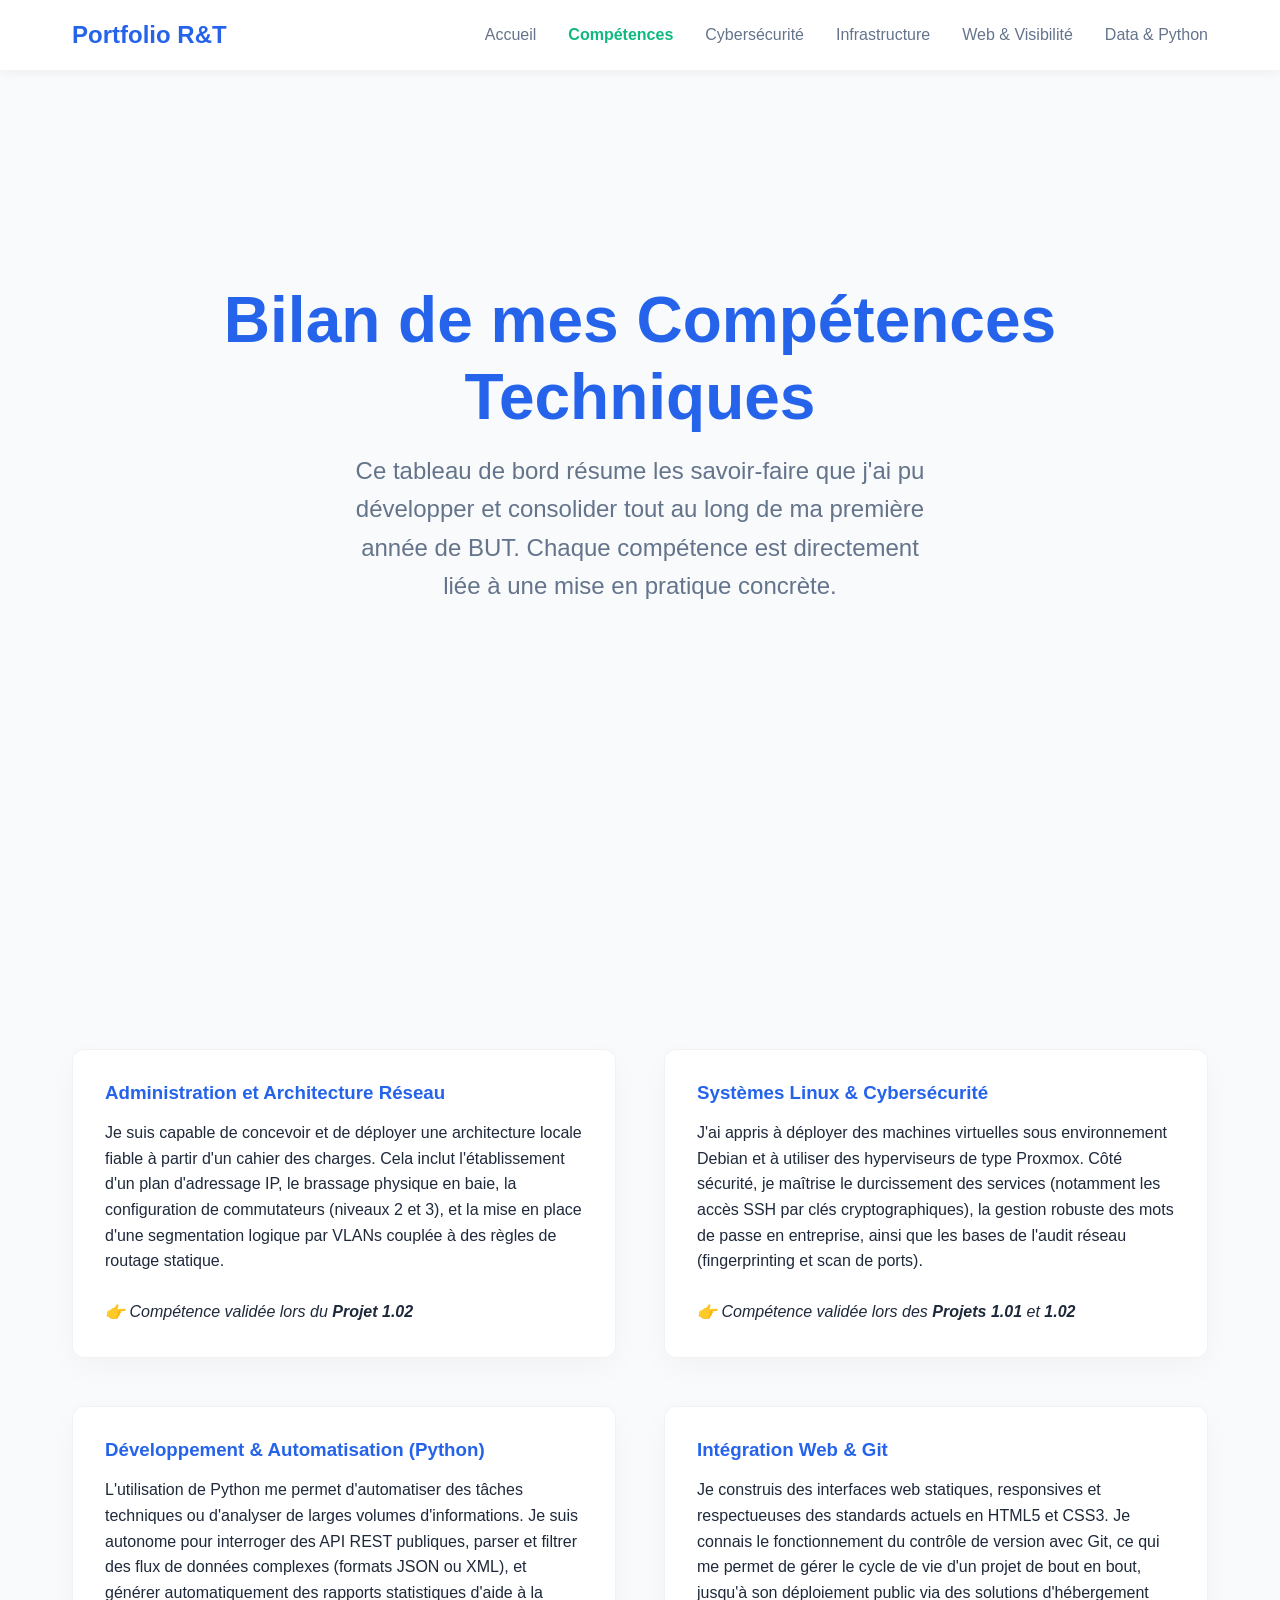
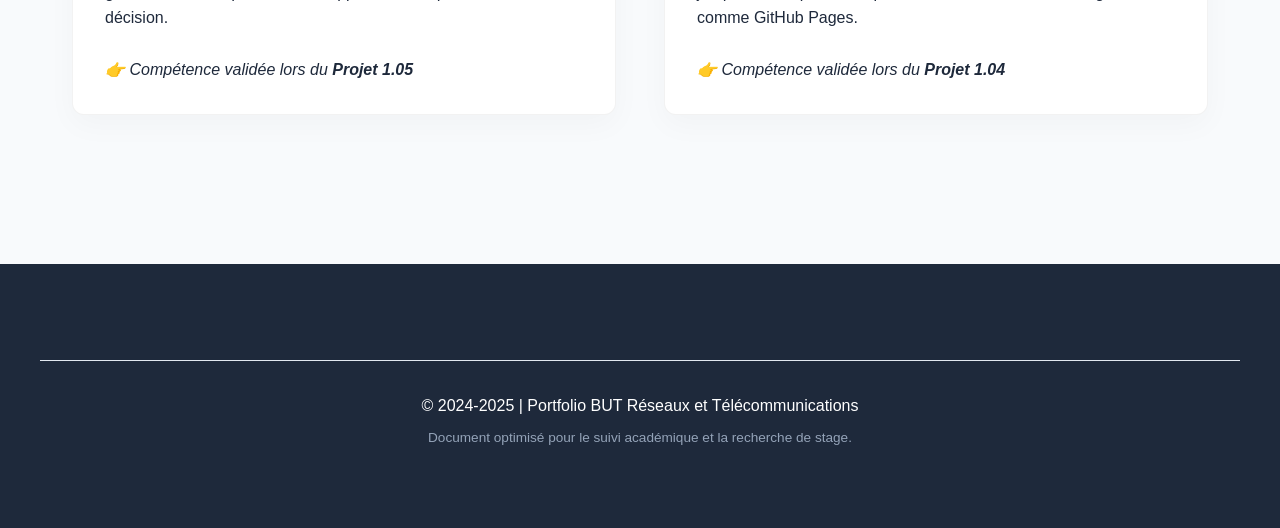
==== competences.html @ f947aa3c "." ====
<!DOCTYPE html>
<html lang="fr">
<head>
    <meta charset="UTF-8">
    <meta name="viewport" content="width=device-width, initial-scale=1.0">
    <title>Mes Compétences | Portfolio BUT R&T</title>
    <link rel="stylesheet" href="style.css">
</head>
<body>

    <nav>
        <div class="nav-container">
            <div class="logo">Portfolio R&T</div>
            <ul class="nav-links">
                <li><a href="portfolio.html#accueil">Accueil</a></li>
                <li><a href="competences.html" style="font-weight: bold; color: var(--accent-color);">Compétences</a></li>
                <li><a href="portfolio.html#projet-101">Cybersécurité</a></li>
                <li><a href="portfolio.html#projet-102">Infrastructure</a></li>
                <li><a href="portfolio.html#projet-104">Web & Visibilité</a></li>
                <li><a href="portfolio.html#projet-105">Data & Python</a></li>
            </ul>
        </div>
    </nav>

    <section id="header-competences" style="padding-top: 100px;">
        <div class="container">
            <div class="hero-content" style="text-align: center; margin-bottom: 3rem;">
                <h1>Bilan de mes Compétences Techniques</h1>
                <p>Ce tableau de bord résume les savoir-faire que j'ai pu développer et consolider tout au long de ma première année de BUT. Chaque compétence est directement liée à une mise en pratique concrète.</p>
            </div>
        </div>
    </section>

    <section id="liste-competences">
        <div class="container">
            <div class="grid-2">
                
                <div class="card">
                    <h3>Administration et Architecture Réseau</h3>
                    <p>Je suis capable de concevoir et de déployer une architecture locale fiable à partir d'un cahier des charges. Cela inclut l'établissement d'un plan d'adressage IP, le brassage physique en baie, la configuration de commutateurs (niveaux 2 et 3), et la mise en place d'une segmentation logique par VLANs couplée à des règles de routage statique.</p>
                    <br>
                    <p><em>👉 Compétence validée lors du <a href="portfolio.html#projet-102"><strong>Projet 1.02</strong></a></em></p>
                </div>

                <div class="card">
                    <h3>Systèmes Linux & Cybersécurité</h3>
                    <p>J'ai appris à déployer des machines virtuelles sous environnement Debian et à utiliser des hyperviseurs de type Proxmox. Côté sécurité, je maîtrise le durcissement des services (notamment les accès SSH par clés cryptographiques), la gestion robuste des mots de passe en entreprise, ainsi que les bases de l'audit réseau (fingerprinting et scan de ports).</p>
                    <br>
                    <p><em>👉 Compétence validée lors des <a href="portfolio.html#projet-101"><strong>Projets 1.01</strong></a> et <a href="portfolio.html#projet-102"><strong>1.02</strong></a></em></p>
                </div>

                <div class="card">
                    <h3>Développement & Automatisation (Python)</h3>
                    <p>L'utilisation de Python me permet d'automatiser des tâches techniques ou d'analyser de larges volumes d'informations. Je suis autonome pour interroger des API REST publiques, parser et filtrer des flux de données complexes (formats JSON ou XML), et générer automatiquement des rapports statistiques d'aide à la décision.</p>
                    <br>
                    <p><em>👉 Compétence validée lors du <a href="portfolio.html#projet-105"><strong>Projet 1.05</strong></a></em></p>
                </div>

                <div class="card">
                    <h3>Intégration Web & Git</h3>
                    <p>Je construis des interfaces web statiques, responsives et respectueuses des standards actuels en HTML5 et CSS3. Je connais le fonctionnement du contrôle de version avec Git, ce qui me permet de gérer le cycle de vie d'un projet de bout en bout, jusqu'à son déploiement public via des solutions d'hébergement comme GitHub Pages.</p>
                    <br>
                    <p><em>👉 Compétence validée lors du <a href="portfolio.html#projet-104"><strong>Projet 1.04</strong></a></em></p>
                </div>

            </div>
        </div>
    </section>

    <footer>
        <div class="container" style="text-align: center; padding: 2rem 0; margin-top: 3rem; border-top: 1px solid #e2e8f0;">
            <p>© 2024-2025 | Portfolio BUT Réseaux et Télécommunications</p>
            <p style="font-size: 0.85rem; color: #94a3b8; margin-top: 0.5rem;">Document optimisé pour le suivi académique et la recherche de stage.</p>
        </div>
    </footer>

</body>
</html>
---- style.css ----
:root {
            --primary-color: #2563eb;
            --secondary-color: #1e40af;
            --accent-color: #10b981;
            --bg-color: #f8fafc;
            --text-main: #1e293b;
            --text-muted: #64748b;
            --card-bg: #ffffff;
            --nav-bg: rgba(255, 255, 255, 0.9);
            --font-family: 'Segoe UI', Roboto, Helvetica, Arial, sans-serif;
            --transition: all 0.3s ease;
        }

        * {
            margin: 0;
            padding: 0;
            box-sizing: border-box;
        }

        body {
            font-family: var(--font-family);
            background-color: var(--bg-color);
            color: var(--text-main);
            line-height: 1.6;
            scroll-behavior: smooth; 
        }

        h1, h2, h3 {
            color: var(--text-main);
            line-height: 1.2;
        }

        a {
            text-decoration: none;
            color: inherit;
        }

        img {
            max-width: 100%;
            height: auto;
            border-radius: 8px;
            display: block;
        }

        nav {
            position: fixed;
            top: 0;
            width: 100%;
            background: var(--nav-bg);
            backdrop-filter: blur(10px);
            box-shadow: 0 2px 10px rgba(0,0,0,0.05);
            z-index: 1000;
        }

        .nav-container {
            max-width: 1200px;
            margin: 0 auto;
            padding: 1rem 2rem;
            display: flex;
            justify-content: space-between;
            align-items: center;
        }

        .logo {
            font-size: 1.5rem;
            font-weight: 700;
            color: var(--primary-color);
        }

        .nav-links {
            display: flex;
            gap: 2rem;
            list-style: none;
        }

        .nav-links a {
            font-weight: 500;
            color: var(--text-muted);
            transition: var(--transition);
            padding: 0.5rem 0;
            position: relative;
        }

        .nav-links a::after {
            content: '';
            position: absolute;
            bottom: 0;
            left: 0;
            width: 0;
            height: 2px;
            background-color: var(--primary-color);
            transition: var(--transition);
        }

        .nav-links a:hover,
        .nav-links a:focus {
            color: var(--primary-color);
        }

        .nav-links a:hover::after {
            width: 100%;
        }

        .container {
            max-width: 1200px;
            margin: 0 auto;
            padding: 0 2rem;
        }

        section {
            min-height: 100vh;
            padding: 8rem 0 4rem;
            display: flex;
            flex-direction: column;
            justify-content: center;
        }

        .section-title {
            font-size: 2.5rem;
            margin-bottom: 1rem;
            position: relative;
            display: inline-block;
        }

        .section-title::after {
            content: '';
            display: block;
            width: 60px;
            height: 4px;
            background-color: var(--primary-color);
            margin-top: 0.5rem;
            border-radius: 2px;
        }

        .section-subtitle {
            font-size: 1.2rem;
            color: var(--text-muted);
            margin-bottom: 3rem;
        }
        #accueil {
            background: linear-gradient(135deg, rgba(37, 99, 235, 0.1) 0%, rgba(16, 185, 129, 0.1) 100%);
            text-align: center;
            align-items: center;
        }

        .hero-content h1 {
            font-size: clamp(3rem, 5vw, 4.5rem);
            margin-bottom: 1rem;
            color: var(--primary-color);
        }

        .hero-content p {
            font-size: clamp(1.2rem, 2vw, 1.5rem);
            color: var(--text-muted);
            max-width: 600px;
            margin: 0 auto 2rem;
        }

        .btn {
            display: inline-block;
            background-color: var(--primary-color);
            color: white;
            padding: 1rem 2rem;
            border-radius: 50px;
            font-weight: 600;
            transition: var(--transition);
            box-shadow: 0 4px 15px rgba(37, 99, 235, 0.3);
        }

        .btn:hover {
            background-color: var(--secondary-color);
            transform: translateY(-2px);
            box-shadow: 0 6px 20px rgba(37, 99, 235, 0.4);
        }

        .grid-2 {
            display: grid;
            grid-template-columns: 1fr 1fr;
            gap: 3rem;
            align-items: start;
        }

        .card {
            background: var(--card-bg);
            padding: 2rem;
            border-radius: 12px;
            box-shadow: 0 10px 30px rgba(0,0,0,0.03);
            border: 1px solid rgba(0,0,0,0.05);
            transition: var(--transition);
        }

        .card:hover {
            transform: translateY(-5px);
            box-shadow: 0 15px 35px rgba(0,0,0,0.06);
        }

        .card h3 {
            color: var(--primary-color);
            margin-bottom: 1rem;
            display: flex;
            align-items: center;
            gap: 0.5rem;
        }

        .tags {
            display: flex;
            flex-wrap: wrap;
            gap: 0.5rem;
            margin-top: 1.5rem;
        }

        .tag {
            background: rgba(37, 99, 235, 0.1);
            color: var(--primary-color);
            padding: 0.3rem 0.8rem;
            border-radius: 20px;
            font-size: 0.85rem;
            font-weight: 600;
        }

        .task-table {
            width: 100%;
            border-collapse: collapse;
            margin-top: 1.5rem;
            background: var(--card-bg);
            border-radius: 8px;
            overflow: hidden;
        }

        .task-table th, .task-table td {
            padding: 1rem;
            text-align: left;
            border-bottom: 1px solid #e2e8f0;
        }

        .task-table th {
            background-color: #f1f5f9;
            font-weight: 600;
            color: var(--primary-color);
        }

        .task-table tr:last-child td {
            border-bottom: none;
        }

        .project-images {
            display: flex;
            flex-direction: column;
            gap: 2rem;
        }

        .img-wrapper {
            background: var(--card-bg);
            padding: 1rem;
            border-radius: 12px;
            box-shadow: 0 4px 15px rgba(0,0,0,0.05);
        }

        .img-wrapper figcaption {
            text-align: center;
            margin-top: 1rem;
            font-size: 0.9rem;
            font-style: italic;
            color: var(--text-muted);
        }

        footer {
            background-color: var(--text-main);
            color: white;
            text-align: center;
            padding: 3rem 2rem;
            margin-top: 4rem;
        }

        @media (max-width: 992px) {
            .grid-2 {
                grid-template-columns: 1fr;
            }
            
            section {
                padding: 6rem 0 3rem;
            }
        }

        @media (max-width: 768px) {
            .nav-container {
                flex-direction: column;
                gap: 1rem;
            }

            .nav-links {
                flex-wrap: wrap;
                justify-content: center;
                gap: 1rem;
            }

            .task-table {
                display: block;
                overflow-x: auto;
                white-space: nowrap;
            }
        }
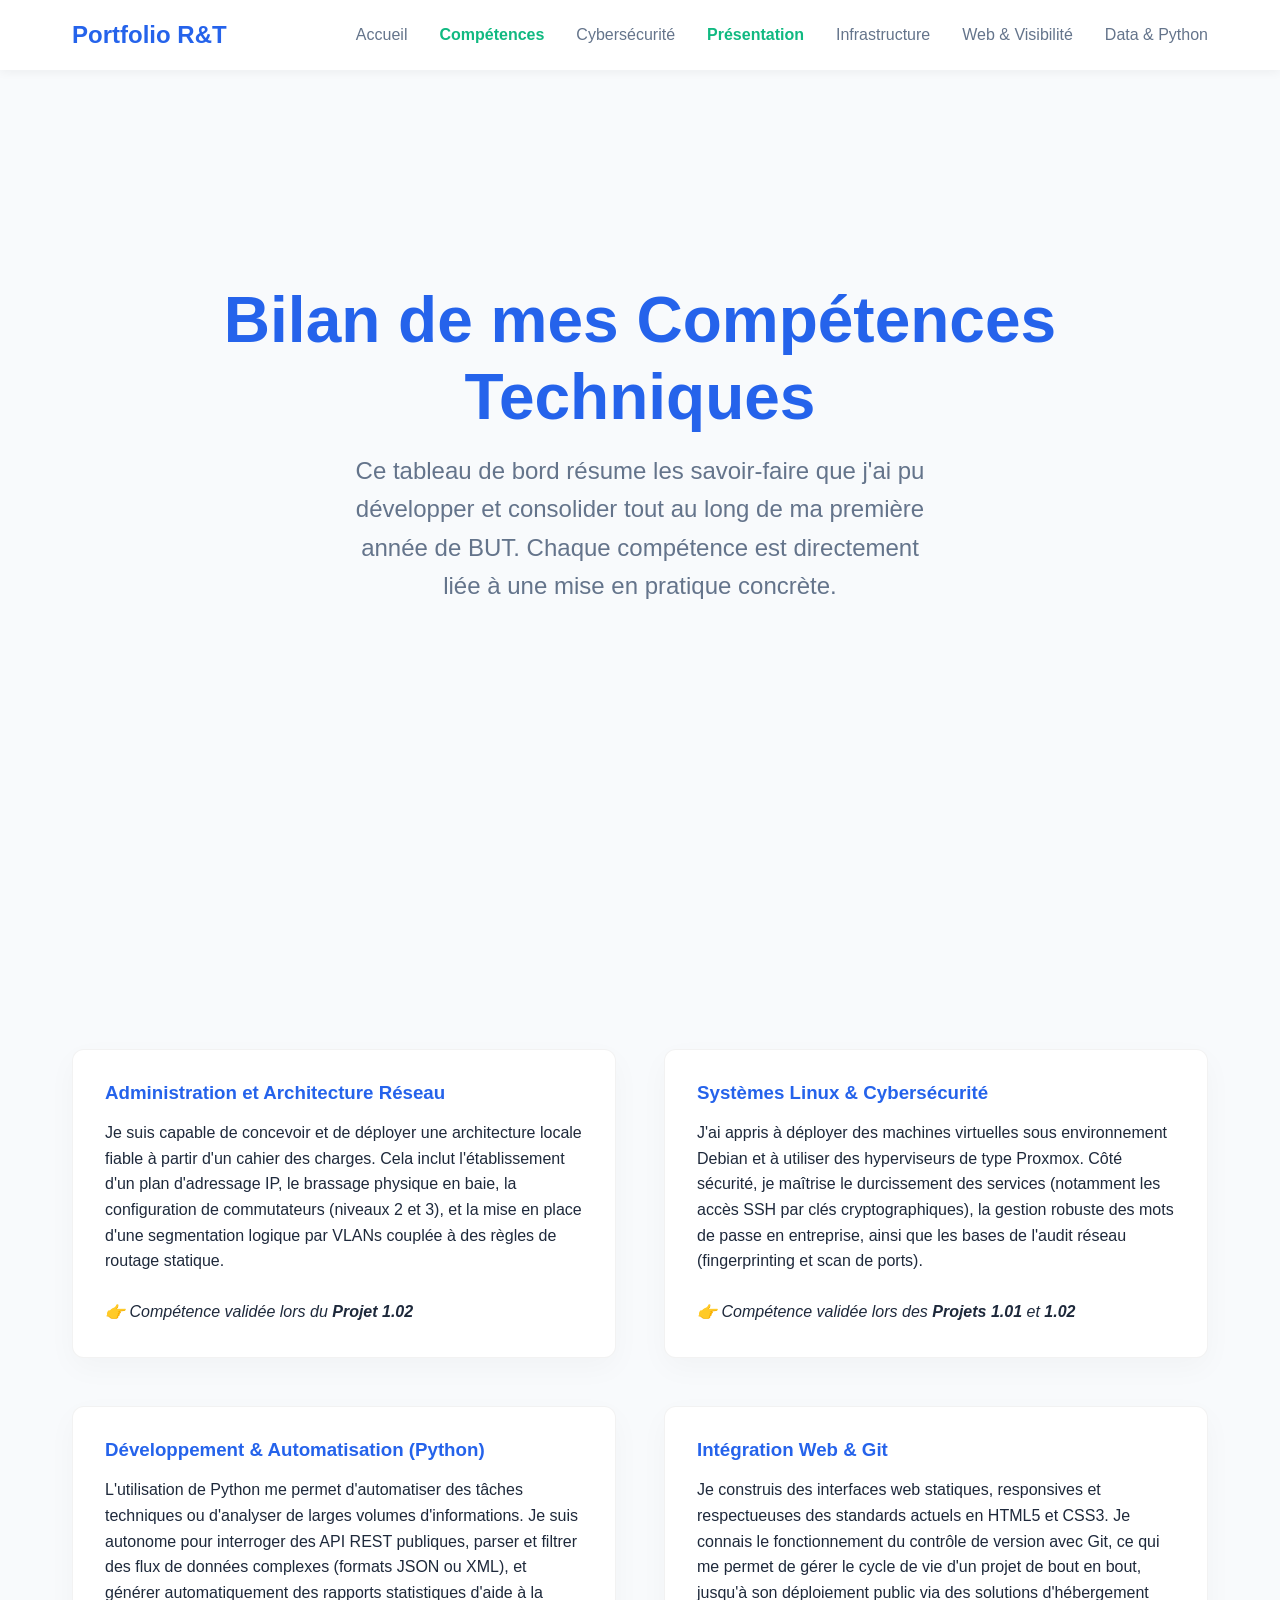
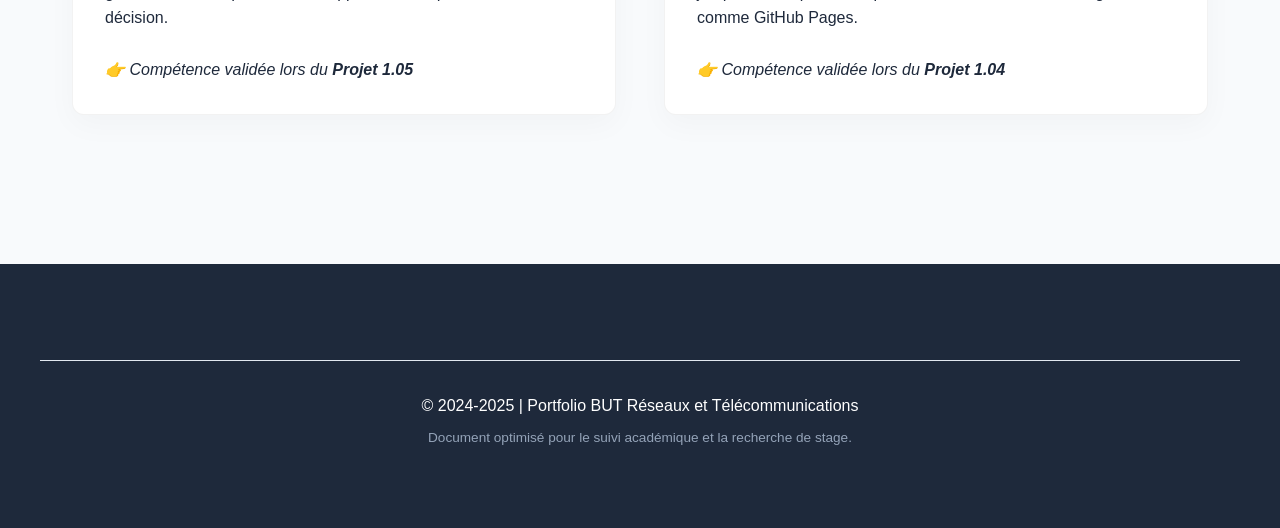
==== commit 3c363be3: "correction bugs" ====
--- a/competences.html
+++ b/competences.html
@@ -15,6 +15,7 @@
                 <li><a href="portfolio.html#accueil">Accueil</a></li>
                 <li><a href="competences.html" style="font-weight: bold; color: var(--accent-color);">Compétences</a></li>
                 <li><a href="portfolio.html#projet-101">Cybersécurité</a></li>
+                <li><a href="presentation.html" style="font-weight: bold; color: #10b981;">Présentation</a></li>
                 <li><a href="portfolio.html#projet-102">Infrastructure</a></li>
                 <li><a href="portfolio.html#projet-104">Web & Visibilité</a></li>
                 <li><a href="portfolio.html#projet-105">Data & Python</a></li>
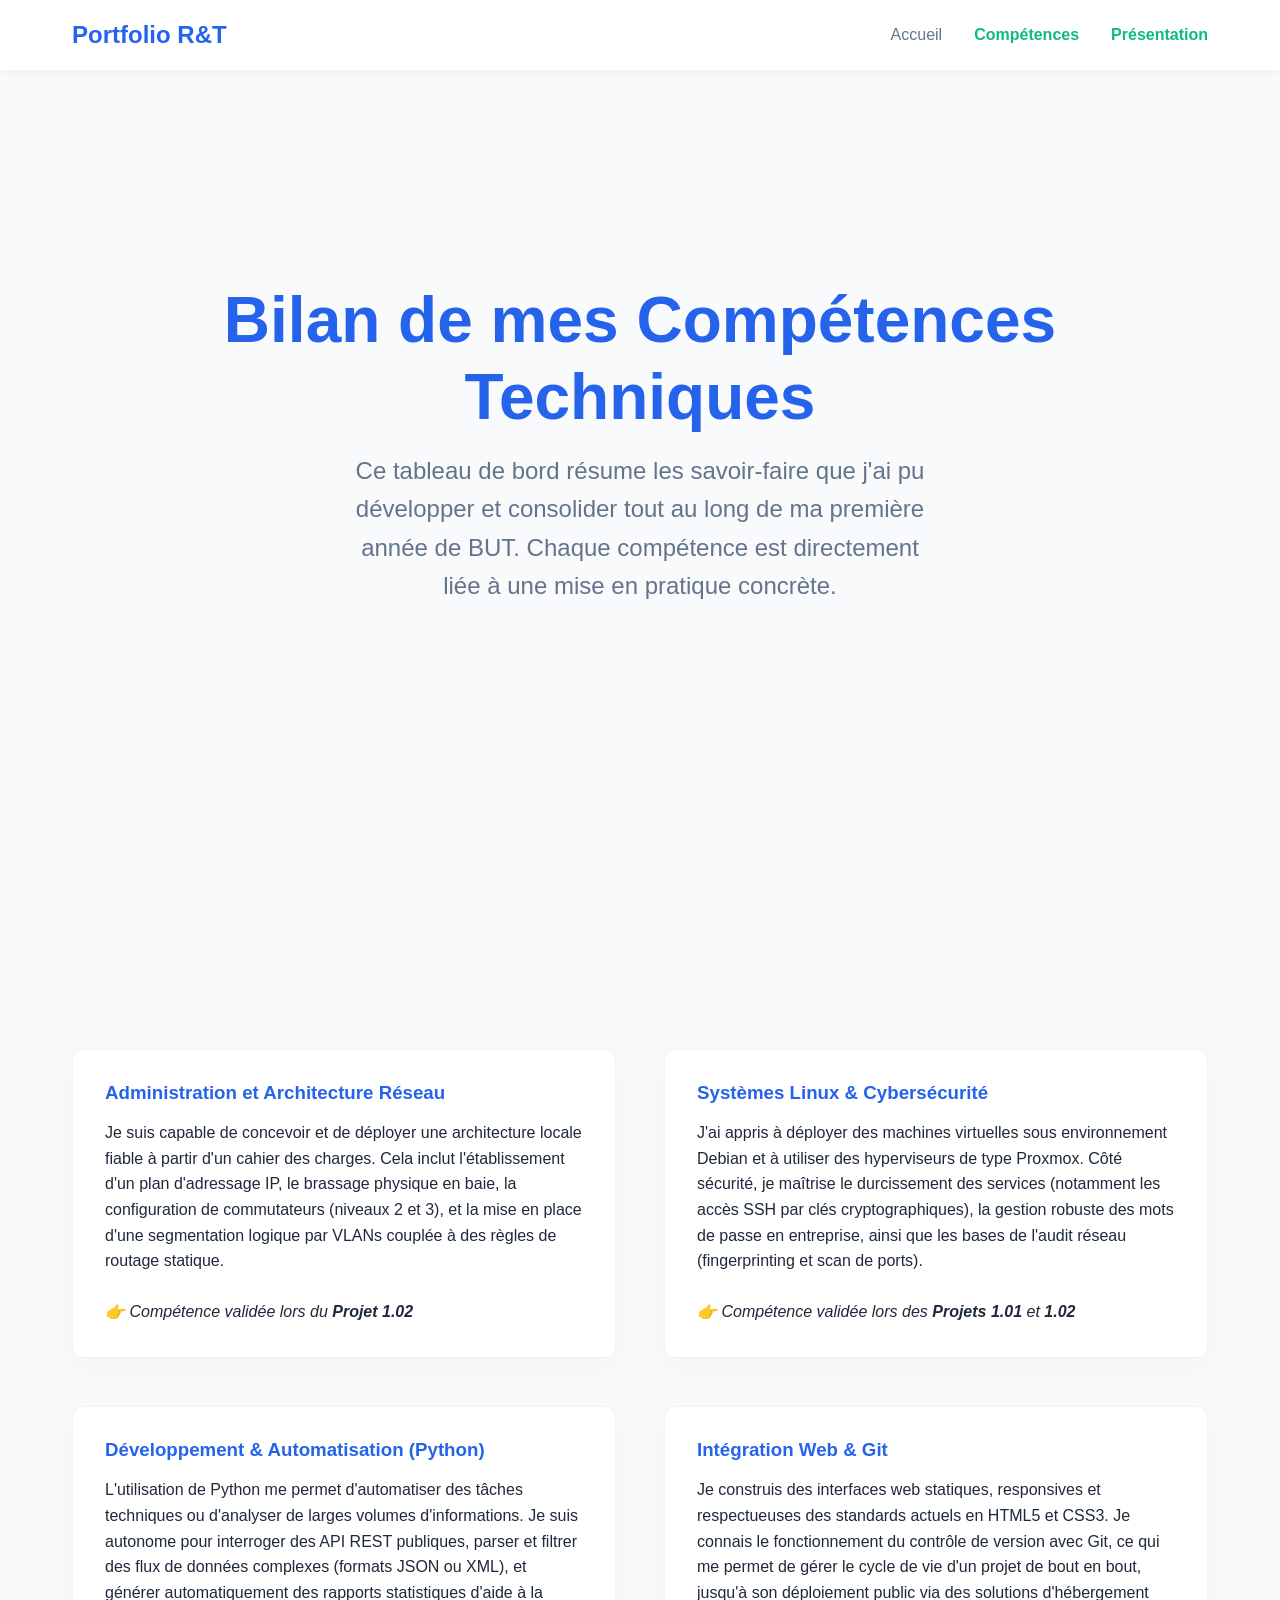
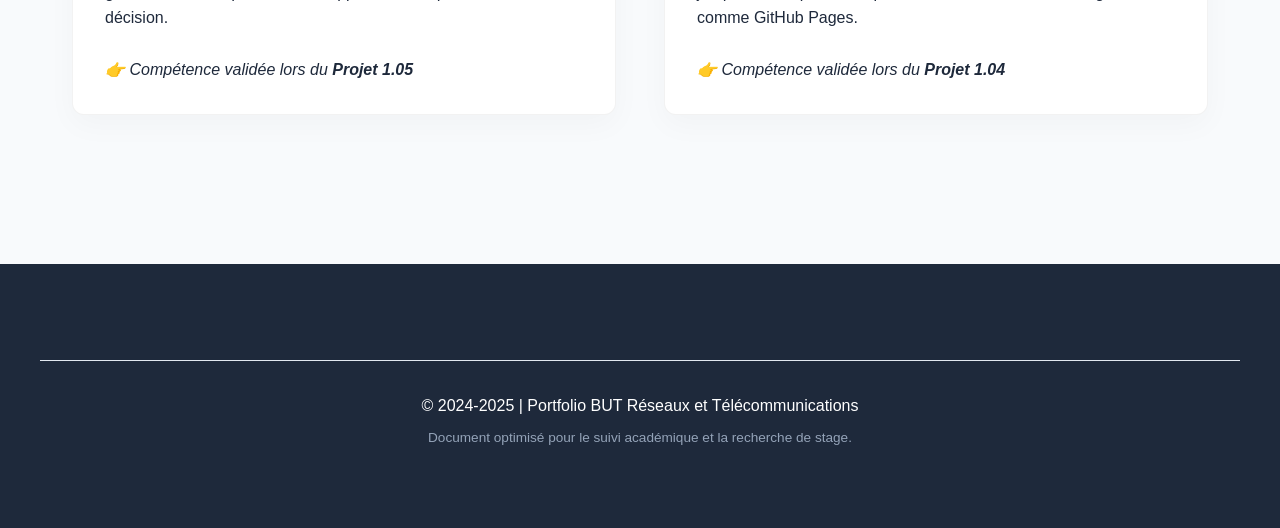
==== commit b261725f: "Commit correction bugs" ====
--- a/competences.html
+++ b/competences.html
@@ -12,13 +12,9 @@
         <div class="nav-container">
             <div class="logo">Portfolio R&T</div>
             <ul class="nav-links">
-                <li><a href="portfolio.html#accueil">Accueil</a></li>
+                <li><a href="index.html#accueil">Accueil</a></li>
                 <li><a href="competences.html" style="font-weight: bold; color: var(--accent-color);">Compétences</a></li>
-                <li><a href="portfolio.html#projet-101">Cybersécurité</a></li>
                 <li><a href="presentation.html" style="font-weight: bold; color: #10b981;">Présentation</a></li>
-                <li><a href="portfolio.html#projet-102">Infrastructure</a></li>
-                <li><a href="portfolio.html#projet-104">Web & Visibilité</a></li>
-                <li><a href="portfolio.html#projet-105">Data & Python</a></li>
             </ul>
         </div>
     </nav>
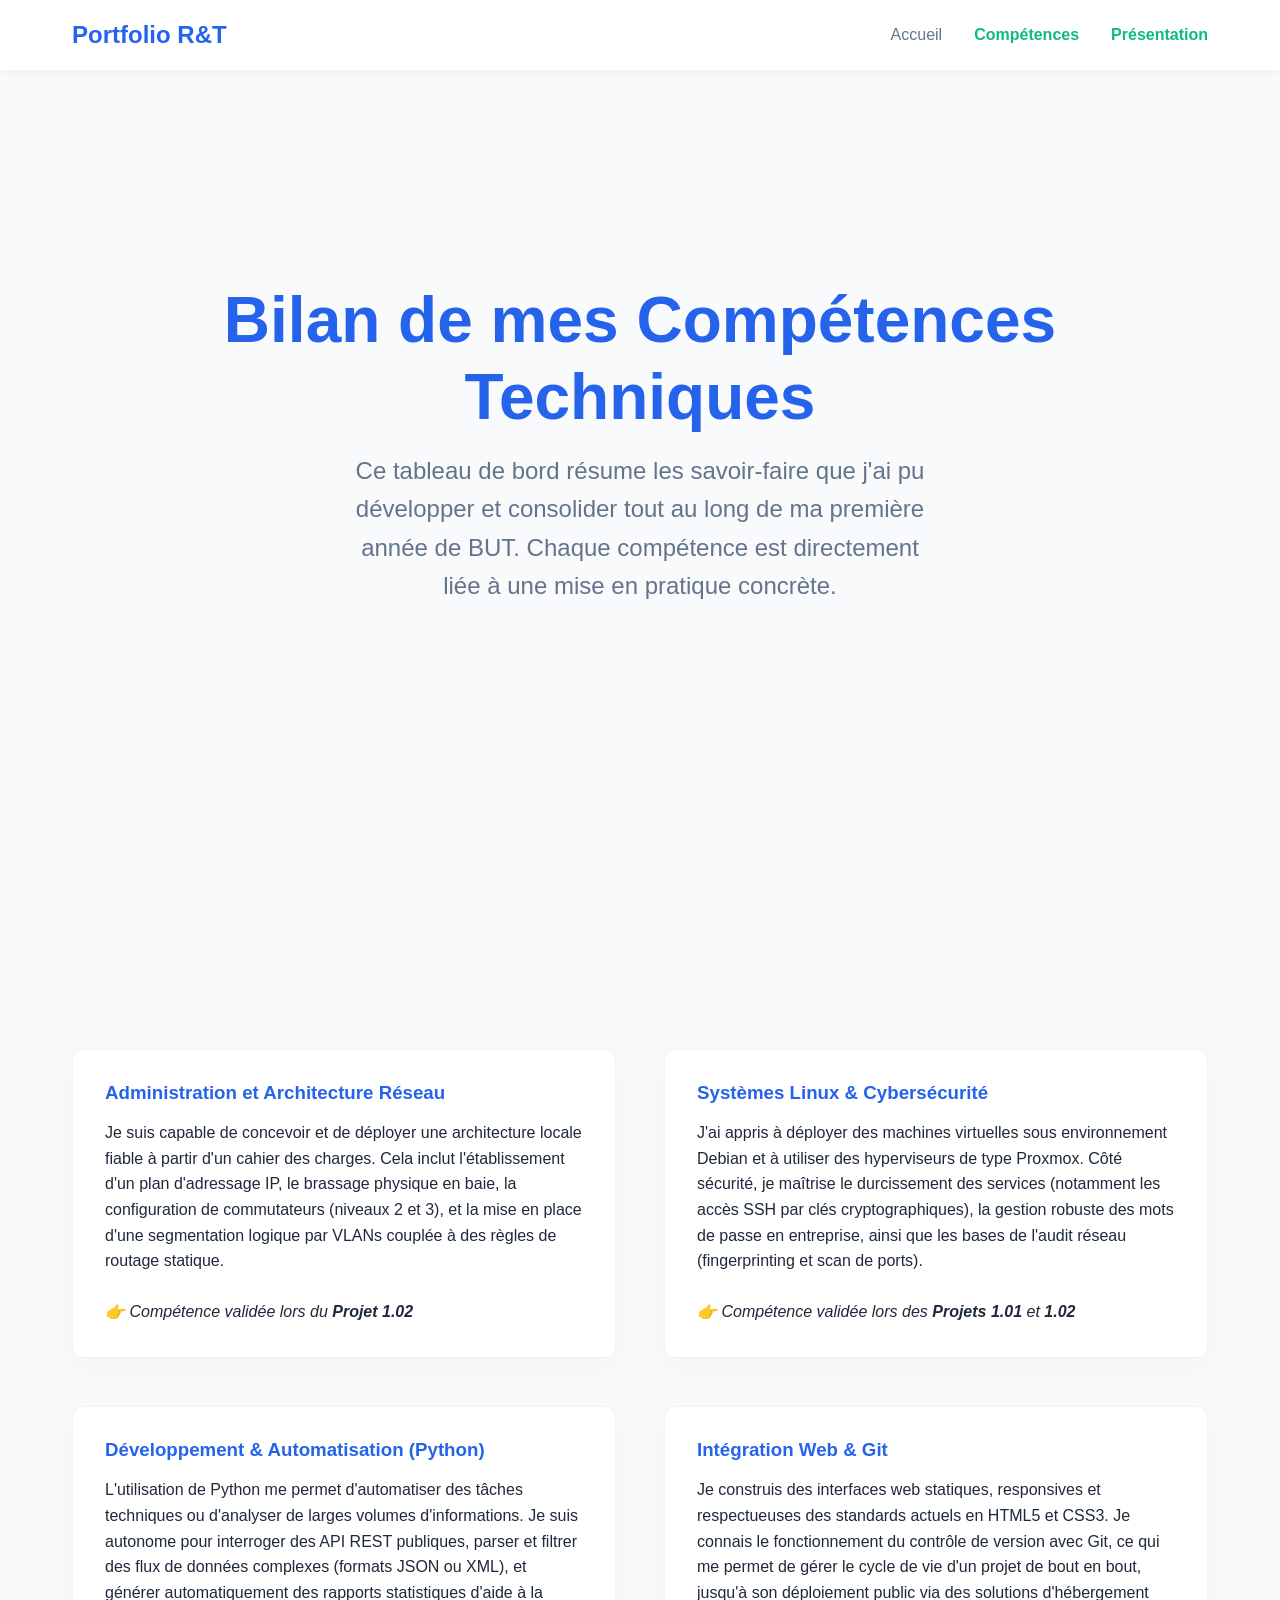
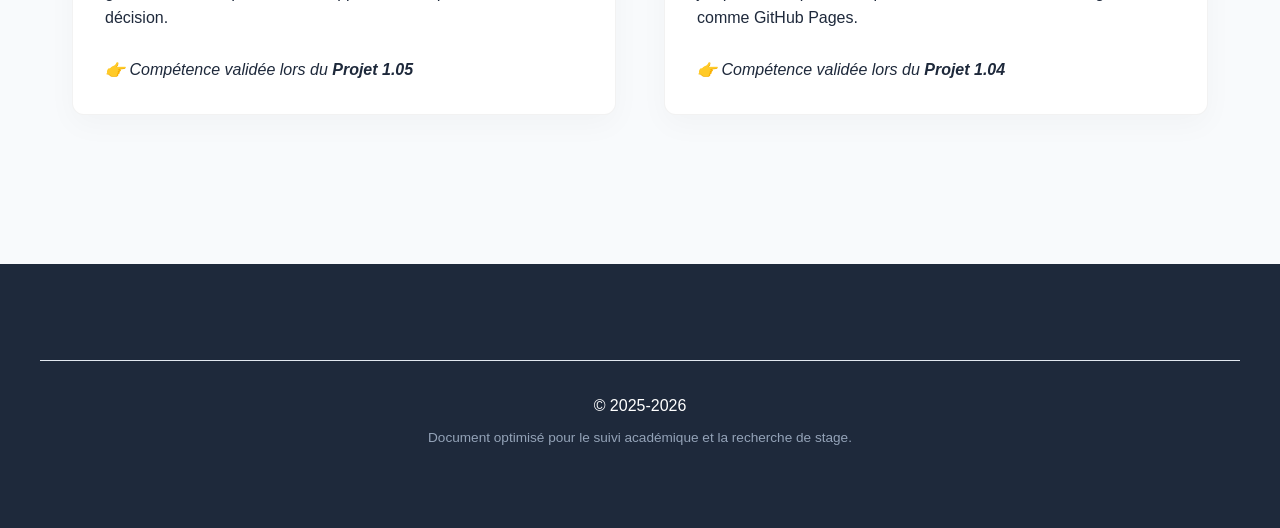
==== commit 6ce49b85: "go push blyat" ====
--- a/competences.html
+++ b/competences.html
@@ -66,7 +66,7 @@
 
     <footer>
         <div class="container" style="text-align: center; padding: 2rem 0; margin-top: 3rem; border-top: 1px solid #e2e8f0;">
-            <p>© 2024-2025 | Portfolio BUT Réseaux et Télécommunications</p>
+            <p>© 2025-2026</p>
             <p style="font-size: 0.85rem; color: #94a3b8; margin-top: 0.5rem;">Document optimisé pour le suivi académique et la recherche de stage.</p>
         </div>
     </footer>
